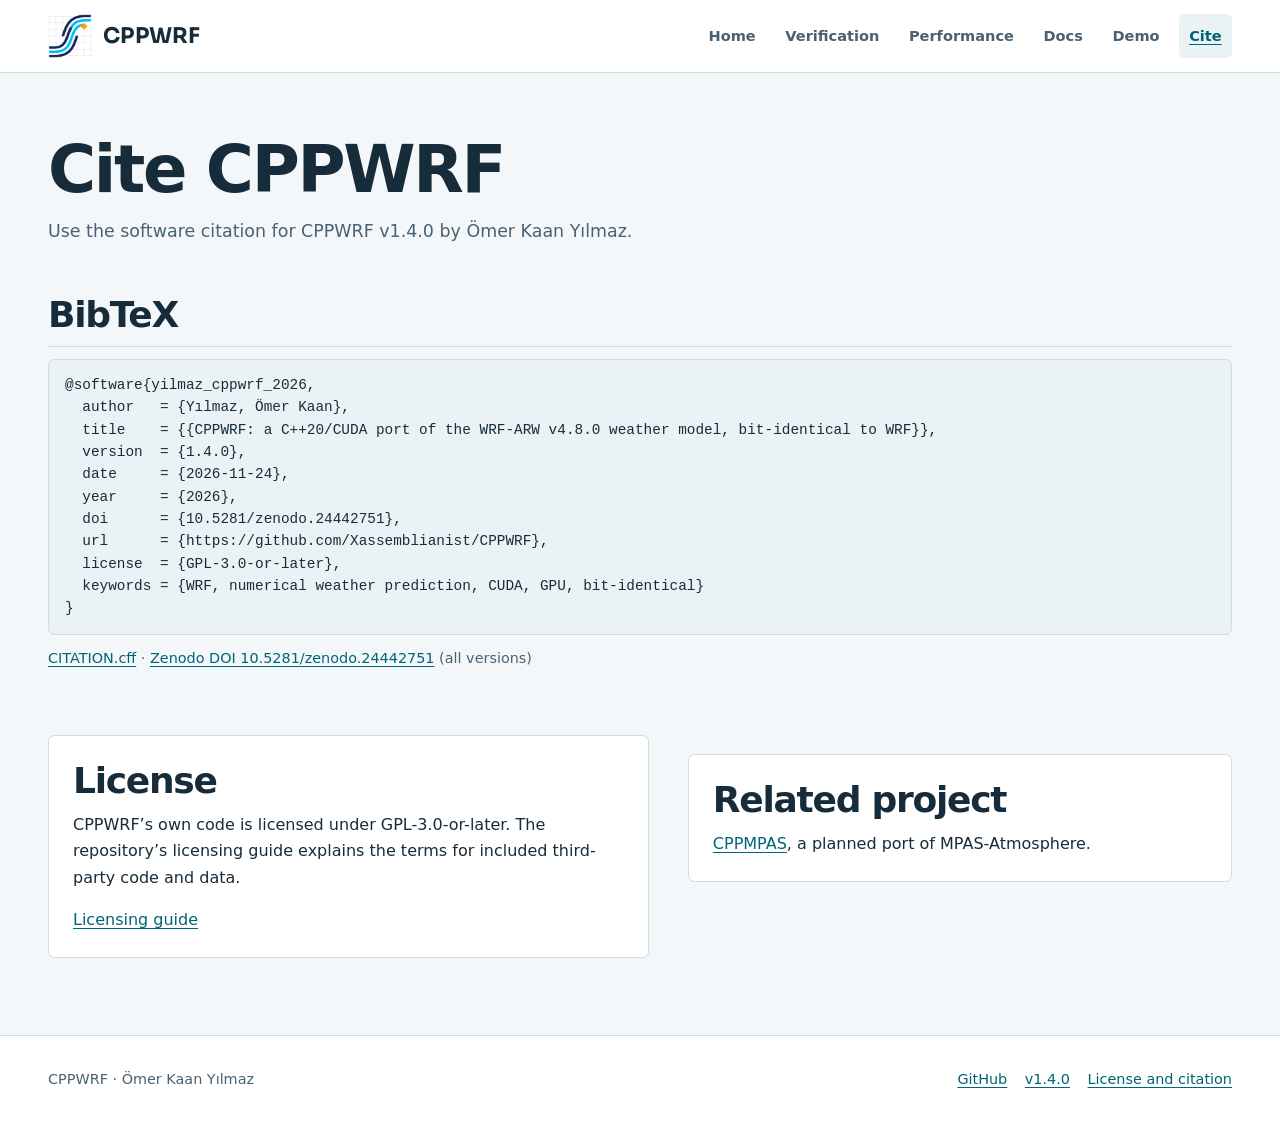
==== cite.html @ e5a1f3fc "CPPWRF website: home, verification, performance, docs, demo, cite; logo and shrinking header" ====
<!doctype html>
<html lang="en">
<head>
  <meta charset="utf-8">
  <meta name="viewport" content="width=device-width, initial-scale=1">
  <meta name="description" content="Cite CPPWRF v1.4.0, find its Zenodo DOI, and read the software licensing terms.">
  <title>Cite | CPPWRF</title>
  <link rel="icon" type="image/png" href="assets/favicon.png">
  <link rel="stylesheet" href="styles.css">
</head>
<body>
<a class="skip" href="#main">Skip to content</a>
<header class="site-header">
  <div class="shell header-inner">
    <a class="brand" href="index.html"><picture><source srcset="assets/mark-dark.png" media="(prefers-color-scheme: dark)"><img class="brand-mark" src="assets/mark.png" alt="" width="44" height="44"></picture><span class="brand-word">CPPWRF</span></a>
    <nav aria-label="Main">
      <ul class="site-nav">
        <li><a href="index.html">Home</a></li>
        <li><a href="verification.html">Verification</a></li>
        <li><a href="performance.html">Performance</a></li>
        <li><a href="docs.html">Docs</a></li>
        <li><a href="demo.html">Demo</a></li>
        <li><a href="cite.html" aria-current="page">Cite</a></li>
      </ul>
    </nav>
  </div>
</header>
<main id="main" tabindex="-1">
  <header class="shell page-head">
    <h1>Cite CPPWRF</h1>
    <p class="measure">Use the software citation for CPPWRF v1.4.0 by Ömer Kaan Yılmaz.</p>
  </header>
  <div class="shell content">
    <section class="section" id="citation">
      <h2 class="section-title">BibTeX</h2>
      <pre><code>@software{yilmaz_cppwrf_2026,
  author   = {Yılmaz, Ömer Kaan},
  title    = {{CPPWRF: a C++20/CUDA port of the WRF-ARW v4.8.0 weather model, bit-identical to WRF}},
  version  = {1.4.0},
  date     = {2026-11-24},
  year     = {2026},
  doi      = {10.5281/zenodo.24442751},
  url      = {https://github.com/Xassemblianist/CPPWRF},
  license  = {GPL-3.0-or-later},
  keywords = {WRF, numerical weather prediction, CUDA, GPU, bit-identical}
}</code></pre>
      <p class="fit-note"><a href="https://github.com/Xassemblianist/CPPWRF/blob/v1.4.0/CITATION.cff">CITATION.cff</a> · <a href="https://doi.org/10.5281/zenodo.24442751">Zenodo DOI 10.5281/zenodo.24442751</a> (all versions)</p>
    </section>
    <section class="section split" id="license" aria-label="License and related project">
      <article class="panel">
        <h2>License</h2>
        <p>CPPWRF’s own code is licensed under GPL-3.0-or-later. The repository’s licensing guide explains the terms for included third-party code and data.</p>
        <p><a href="https://github.com/Xassemblianist/CPPWRF/blob/v1.4.0/docs/LICENSING.md">Licensing guide</a></p>
      </article>
      <article class="panel">
        <h2>Related project</h2>
        <p><a href="https://github.com/Xassemblianist/CPPMPAS">CPPMPAS</a>, a planned port of MPAS-Atmosphere.</p>
      </article>
    </section>
  </div>
</main>
<footer class="site-footer">
  <div class="shell footer-inner">
    <p>CPPWRF · Ömer Kaan Yılmaz</p>
    <nav aria-label="Project links">
      <ul class="footer-nav">
        <li><a href="https://github.com/Xassemblianist/CPPWRF">GitHub</a></li>
        <li><a href="https://github.com/Xassemblianist/CPPWRF/releases/tag/v1.4.0">v1.4.0</a></li>
        <li><a href="cite.html#license">License and citation</a></li>
      </ul>
    </nav>
  </div>
</footer>
<script src="assets/header.js" defer></script>
</body>
</html>
---- styles.css ----
:root {
  color-scheme: light dark;
  --bg: #f4f7f9;
  --surface: #fff;
  --tint: #eaf2f5;
  --ink: #172c3a;
  --muted: #496172;
  --rule: #cddbe2;
  --link: #006477;
  --link-hover: #004955;
  --focus: #007f9b;
  --hero: #102835;
  --hero-edge: #315460;
  --hero-ink: #f2f9fb;
  --hero-muted: #b9d0d9;
  --hero-accent: #8ee0e0;
  --mono: "IBM Plex Mono", ui-monospace, "Cascadia Code", Consolas, monospace;
  --sans: system-ui, -apple-system, BlinkMacSystemFont, "Segoe UI", sans-serif;
}

@media (prefers-color-scheme: dark) {
  :root {
    --bg: #0f1c26;
    --surface: #142633;
    --tint: #1b3342;
    --ink: #ecf4f8;
    --muted: #b0c5d0;
    --rule: #334e5c;
    --link: #8ee0e0;
    --link-hover: #b9f2f0;
    --focus: #8ee0e0;
    --hero: #0c202d;
    --hero-edge: #315460;
  }
}

* { box-sizing: border-box; }

body {
  margin: 0;
  background: var(--bg);
  color: var(--ink);
  font: 1rem/1.65 var(--sans);
  overflow-wrap: anywhere;
}

a { color: var(--link); text-underline-offset: .19em; }
a:hover { color: var(--link-hover); }
:focus-visible { outline: 3px solid var(--focus); outline-offset: 4px; }
img { display: block; max-width: 100%; height: auto; }
code, pre { font-family: var(--mono); }
code { font-size: .92em; }
p, ul, ol, dl, figure { margin: 0; }
p + p, p + ul, p + ol, p + pre, ul + p, figure + p { margin-top: 1rem; }
ul, ol { padding-inline-start: 1.35em; }
li + li { margin-top: .45em; }

.shell { width: calc(100% - 32px); max-width: 74rem; margin-inline: auto; }
.measure { max-width: 73ch; }

.skip {
  position: fixed;
  top: .75rem;
  left: 1rem;
  z-index: 2;
  padding: .5rem .8rem;
  transform: translateY(-200%);
  background: var(--surface);
}
.skip:focus { transform: translateY(0); }

.site-header, .site-footer { background: var(--surface); }
.site-header { border-bottom: 1px solid var(--rule); }
.site-footer { border-top: 1px solid var(--rule); }
.header-inner, .footer-inner {
  display: flex;
  align-items: center;
  justify-content: space-between;
  gap: .75rem 2rem;
  flex-wrap: wrap;
}
.header-inner { min-height: 4.5rem; padding-block: .65rem; }
.footer-inner { padding-block: 1.35rem; color: var(--muted); font-size: .9rem; }
.brand {
  display: inline-flex;
  min-height: 2.75rem;
  align-items: center;
  gap: .65rem;
  color: var(--ink);
  font-weight: 750;
  font-size: 1.15rem;
  text-decoration: none;
  letter-spacing: -.025em;
}
.brand svg { width: 2rem; height: 2rem; flex: none; }
.site-nav, .footer-nav, .actions, .jump-links {
  display: flex;
  flex-wrap: wrap;
  align-items: center;
  gap: .35rem .55rem;
  padding: 0;
  list-style: none;
}
.site-nav li, .footer-nav li, .actions li, .jump-links li { margin: 0; }
.site-nav a {
  display: inline-flex;
  align-items: center;
  min-height: 2.75rem;
  padding-inline: .65rem;
  border-radius: .35rem;
  color: var(--muted);
  font-size: .91rem;
  font-weight: 650;
  text-decoration: none;
}
.site-nav a:hover, .site-nav a[aria-current="page"] {
  color: var(--link);
  background: var(--tint);
}
.site-nav a[aria-current="page"] { text-decoration: underline; }
.footer-nav { column-gap: 1.1rem; }
.footer-nav a { display: inline-flex; align-items: center; min-height: 2.75rem; }

.hero {
  background-color: var(--hero);
  background-image:
    linear-gradient(90deg, #8ee0e00a 1px, transparent 1px),
    linear-gradient(#8ee0e00a 1px, transparent 1px);
  background-size: 36px 36px;
  color: var(--hero-ink);
  border-bottom: 1px solid var(--hero-edge);
  padding-block: clamp(2.6rem, 7vw, 5.25rem);
}
.hero-layout {
  display: grid;
  grid-template-columns: minmax(0, 1.25fr) minmax(0, .85fr);
  gap: clamp(1.8rem, 5vw, 4rem);
  align-items: center;
}
.hero p { color: var(--hero-muted); }
.hero .tagline { font-size: clamp(1.04rem, 2vw, 1.24rem); max-width: 48ch; }
.hero a { color: var(--hero-accent); }
.hero :focus-visible { outline-color: var(--hero-accent); }

.eyebrow {
  color: var(--link);
  font: 600 .875rem/1.45 var(--mono);
  letter-spacing: .03em;
}
.hero .eyebrow { color: var(--hero-accent); }
h1, h2, h3 { margin: 0; line-height: 1.14; letter-spacing: -.035em; }
h1 { font-size: clamp(2.45rem, 7vw, 4.1rem); }
.hero h1 { font-size: clamp(3.1rem, 9vw, 6rem); }
h2 { font-size: clamp(1.6rem, 4.1vw, 2.25rem); }
h3 { font-size: 1.18rem; letter-spacing: -.018em; }
h1 + p, h2 + p, h3 + p { margin-top: .65rem; }
.eyebrow + h1, .eyebrow + h2 { margin-top: .6rem; }

.actions { gap: .65rem; margin-top: 1.35rem; }
.button {
  display: inline-flex;
  min-height: 2.75rem;
  align-items: center;
  padding: .45rem .85rem;
  border: 1px solid var(--link);
  border-radius: .35rem;
  background: var(--link);
  color: var(--surface);
  font-weight: 700;
  text-decoration: none;
}
.button:hover { color: var(--surface); background: var(--link-hover); }
.button.secondary { background: transparent; color: var(--link); }
.button.secondary:hover { background: var(--tint); }
.hero a.button { color: #102835; background: var(--hero-accent); border-color: var(--hero-accent); }
.hero a.button:hover { background: #cff6f3; border-color: #cff6f3; }
.hero a.button.secondary { color: var(--hero-ink); background: transparent; border-color: #6e9aa4; }
.hero a.button.secondary:hover { background: #203f4d; }

.bench-panel {
  min-width: 0;
  padding: clamp(1rem, 3vw, 1.6rem);
  background: #132f3d;
  border: 1px solid var(--hero-edge);
  border-top: 3px solid var(--hero-accent);
  border-radius: .45rem;
}
.bench-panel h2 { font-size: 1.34rem; }
.bench-panel .bench-note { font-size: .9rem; }
.bench-metrics { margin-block: .9rem; }
.bench-metrics div {
  display: grid;
  grid-template-columns: minmax(0, 1fr) auto;
  gap: .75rem;
  align-items: center;
  padding-block: .55rem;
  border-block-start: 1px solid var(--hero-edge);
}
.bench-metrics dt { font-size: .9rem; color: var(--hero-muted); }
.bench-metrics dd { margin: 0; font: 650 clamp(1.2rem, 3vw, 1.6rem)/1.2 var(--mono); color: var(--hero-ink); }

.page-head { padding-block: clamp(2.1rem, 5vw, 3.7rem) clamp(1.6rem, 4vw, 3rem); }
.page-head > p { color: var(--muted); font-size: 1.09rem; }
.content { padding-bottom: clamp(2.35rem, 6vw, 4.8rem); }
.home-content { padding-top: clamp(2rem, 5vw, 3.5rem); }
.section + .section { margin-top: clamp(2.25rem, 5vw, 4rem); }
.section h2 { margin-bottom: .7rem; }
.section h3 + ul, .section p + .actions { margin-top: .7rem; }
.panel, .method-card, .resource, .paper-figure, .disclosure {
  background: var(--surface);
  border: 1px solid var(--rule);
  border-radius: .4rem;
}
.panel, .method-card, .resource { padding: clamp(.95rem, 2.5vw, 1.5rem); }
.panel + .panel { margin-top: 1.2rem; }
.grid { display: grid; gap: .85rem; grid-template-columns: repeat(2, minmax(0, 1fr)); }
.grid.three { grid-template-columns: repeat(3, minmax(0, 1fr)); }
.grid > *, .split > * { min-width: 0; }
.split {
  display: grid;
  grid-template-columns: minmax(0, 1.05fr) minmax(0, .95fr);
  gap: clamp(1.25rem, 3vw, 2.5rem);
  align-items: start;
}
.resource p, .method-card p, .small { color: var(--muted); }
.resource h3 a { text-decoration-thickness: 1px; }
.resource p { margin-top: .4rem; }
.section-title { padding-bottom: .7rem; border-bottom: 1px solid var(--rule); }
.section-title + .grid, .section-title + .split, .section-title + .panel { margin-top: 1rem; }

.jump-links { margin-top: 1.1rem; }
.jump-links a {
  display: inline-flex;
  min-height: 2.75rem;
  align-items: center;
  padding: .25rem .68rem;
  background: var(--surface);
  border: 1px solid var(--rule);
  border-radius: .3rem;
  font-size: .89rem;
  font-weight: 650;
}
.section[id] { scroll-margin-top: 1rem; }

.table-box {
  margin-top: .9rem;
  border: 1px solid var(--rule);
  border-radius: .4rem;
  background: var(--surface);
}
table {
  width: 100%;
  border-collapse: collapse;
  table-layout: fixed;
  font-size: .9rem;
  font-variant-numeric: tabular-nums;
  line-height: 1.4;
}
caption { padding: .8rem .85rem; text-align: left; font-weight: 700; }
thead { background: var(--tint); }
th, td { padding: .63rem .75rem; border-top: 1px solid var(--rule); text-align: left; vertical-align: top; }
th { font-weight: 700; }
td span { display: inline-block; }
td .cell-label { display: none; }
.num { text-align: right; }
.matrix th:first-child { width: 7%; }
.matrix td .ratio { display: block; color: var(--link); font-weight: 650; }
.history .model { width: 27%; }
.case-table .configuration { width: 38%; }
.identity-table .comparison { width: 55%; }
.fit-note { margin-top: .75rem; font-size: .9rem; color: var(--muted); }

.disclosure { margin-top: .85rem; }
.disclosure summary { padding: .85rem 1rem; cursor: pointer; font-weight: 700; color: var(--link); }
.disclosure[open] summary { border-bottom: 1px solid var(--rule); }
.disclosure-body { padding: 1rem; }
.disclosure-body .table-box:first-child { margin-top: 0; }
.paper-figure { margin-top: .95rem; overflow: clip; }
.paper-figure img { width: 100%; }
.paper-figure figcaption { padding: .75rem .9rem; border-top: 1px solid var(--rule); color: var(--muted); font-size: .9rem; }
.figure-content { max-width: 52rem; margin-inline: auto; }
.figure-content h3 { margin-top: 1.25rem; }

pre {
  margin: 0;
  padding: .9rem 1rem;
  border: 1px solid var(--rule);
  border-radius: .4rem;
  background: var(--tint);
  font-size: .9rem;
  line-height: 1.55;
  white-space: pre-wrap;
  overflow-wrap: anywhere;
  tab-size: 2;
}
pre code { font-size: inherit; }
.step-list { padding-left: 1.35em; }
.step-list li + li { margin-top: .7rem; }
.link-list { columns: 2; column-gap: 1.7rem; }
.link-list li { break-inside: avoid; }

@media (max-width: 50rem) {
  .hero-layout, .split { grid-template-columns: minmax(0, 1fr); }
  .grid.three { grid-template-columns: repeat(2, minmax(0, 1fr)); }
  table, tbody, tr, th, td { display: block; }
  thead {
    position: absolute;
    width: 1px;
    height: 1px;
    overflow: hidden;
    clip-path: inset(50%);
    white-space: nowrap;
  }
  tbody tr { padding: .3rem .8rem .55rem; border-top: 1px solid var(--rule); }
  tbody tr:nth-child(odd) { background: var(--tint); }
  tbody tr:last-child { border-radius: 0 0 .35rem .35rem; }
  tbody td, tbody th { border-top: 0; padding: .33rem 0; }
  tbody th, .matrix tbody th:first-child { width: auto; font-size: 1rem; }
  tbody td, tbody td.num {
    display: grid;
    grid-template-columns: minmax(0, 1fr) minmax(0, 1.1fr);
    gap: .45rem;
    text-align: right;
  }
  td .cell-label { display: block; color: var(--muted); text-align: left; }
  caption { display: block; }
  .matrix td .ratio { display: inline; }
}

@media (max-width: 36rem) {
  .header-inner { gap: .2rem; padding-block: .45rem; }
  .site-nav { gap: .15rem .25rem; }
  .site-nav a { padding-inline: .5rem; }
  .grid, .grid.three { grid-template-columns: minmax(0, 1fr); }
  .link-list { columns: 1; }
}

@media (max-width: 28rem) {
  .header-inner nav { width: 100%; }
  .site-nav { display: grid; grid-template-columns: repeat(3, minmax(0, 1fr)); }
  .site-nav a { justify-content: center; width: 100%; padding-inline: .3rem; }
}

/* brand: the mark and the word in Sora Bold; the header shrinks after scrolling (assets/header.js) */
@font-face { font-family: "Sora"; src: url("assets/fonts/Sora.ttf") format("truetype"); font-weight: 100 800; font-display: swap; }
.site-header { position: sticky; top: 0; z-index: 10; transition: box-shadow .25s ease; }
.header-inner { transition: min-height .25s ease, padding .25s ease; }
.brand { gap: .7rem; }
.brand-mark { width: 2.75rem; height: 2.75rem; display: block; transition: width .25s ease, height .25s ease; }
.brand-word { font-family: "Sora", system-ui, sans-serif; font-weight: 700; font-size: 1.35rem; letter-spacing: .01em;
  display: inline-block; overflow: hidden; white-space: nowrap; max-width: 8em;
  transition: max-width .3s ease, opacity .2s ease, font-size .25s ease; }
.site-header.compact { box-shadow: 0 1px 10px rgba(0,0,0,.08); }
.site-header.compact .header-inner { min-height: 3.25rem; padding-block: .3rem; }
.site-header.compact .brand-mark { width: 2rem; height: 2rem; }
.site-header.compact .brand-word { max-width: 0; opacity: 0; }
@media (prefers-reduced-motion: reduce) {
  .site-header, .header-inner, .brand-mark, .brand-word { transition: none; }
}
.hero h1 { font-family: "Sora", system-ui, sans-serif; font-weight: 700; letter-spacing: .005em; }
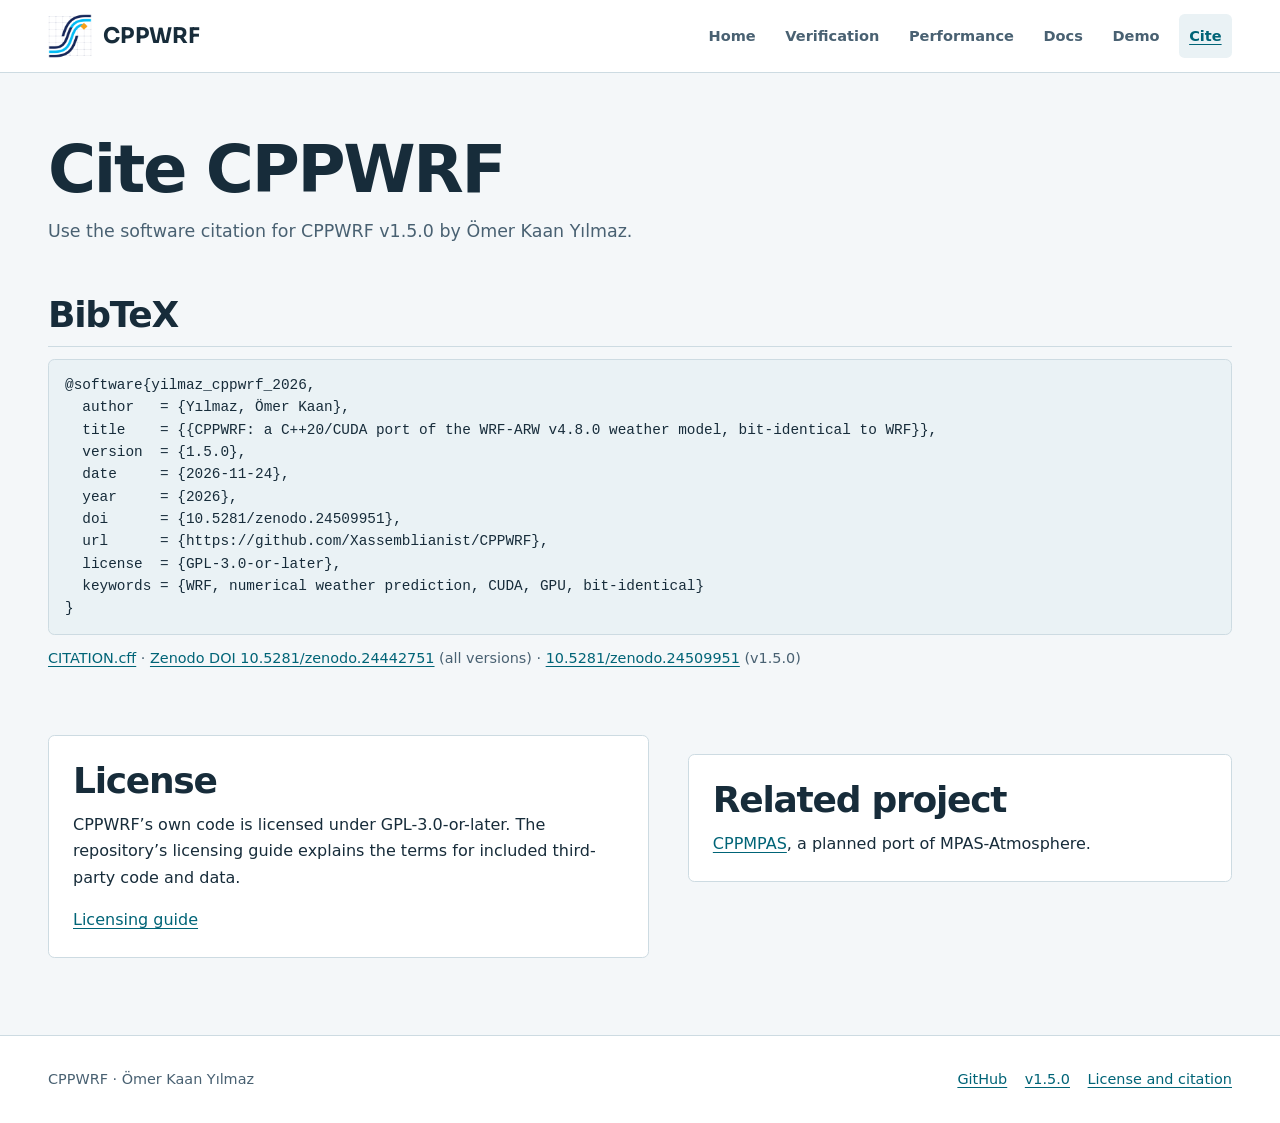
==== commit 0c407422: "Cite page: v1.5.0 and its Zenodo DOI" ====
--- a/cite.html
+++ b/cite.html
@@ -3,7 +3,7 @@
 <head>
   <meta charset="utf-8">
   <meta name="viewport" content="width=device-width, initial-scale=1">
-  <meta name="description" content="Cite CPPWRF v1.4.0, find its Zenodo DOI, and read the software licensing terms.">
+  <meta name="description" content="Cite CPPWRF v1.5.0, find its Zenodo DOI, and read the software licensing terms.">
   <title>Cite | CPPWRF</title>
   <link rel="icon" type="image/png" href="assets/favicon.png">
   <link rel="stylesheet" href="styles.css">
@@ -28,7 +28,7 @@
 <main id="main" tabindex="-1">
   <header class="shell page-head">
     <h1>Cite CPPWRF</h1>
-    <p class="measure">Use the software citation for CPPWRF v1.4.0 by Ömer Kaan Yılmaz.</p>
+    <p class="measure">Use the software citation for CPPWRF v1.5.0 by Ömer Kaan Yılmaz.</p>
   </header>
   <div class="shell content">
     <section class="section" id="citation">
@@ -36,21 +36,21 @@
       <pre><code>@software{yilmaz_cppwrf_2026,
   author   = {Yılmaz, Ömer Kaan},
   title    = {{CPPWRF: a C++20/CUDA port of the WRF-ARW v4.8.0 weather model, bit-identical to WRF}},
-  version  = {1.4.0},
+  version  = {1.5.0},
   date     = {2026-11-24},
   year     = {2026},
-  doi      = {10.5281/zenodo.24442751},
+  doi      = {10.5281/zenodo.24509951},
   url      = {https://github.com/Xassemblianist/CPPWRF},
   license  = {GPL-3.0-or-later},
   keywords = {WRF, numerical weather prediction, CUDA, GPU, bit-identical}
 }</code></pre>
-      <p class="fit-note"><a href="https://github.com/Xassemblianist/CPPWRF/blob/v1.4.0/CITATION.cff">CITATION.cff</a> · <a href="https://doi.org/10.5281/zenodo.24442751">Zenodo DOI 10.5281/zenodo.24442751</a> (all versions)</p>
+      <p class="fit-note"><a href="https://github.com/Xassemblianist/CPPWRF/blob/v1.5.0/CITATION.cff">CITATION.cff</a> · <a href="https://doi.org/10.5281/zenodo.24442751">Zenodo DOI 10.5281/zenodo.24442751</a> (all versions) · <a href="https://doi.org/10.5281/zenodo.24509951">10.5281/zenodo.24509951</a> (v1.5.0)</p>
     </section>
     <section class="section split" id="license" aria-label="License and related project">
       <article class="panel">
         <h2>License</h2>
         <p>CPPWRF’s own code is licensed under GPL-3.0-or-later. The repository’s licensing guide explains the terms for included third-party code and data.</p>
-        <p><a href="https://github.com/Xassemblianist/CPPWRF/blob/v1.4.0/docs/LICENSING.md">Licensing guide</a></p>
+        <p><a href="https://github.com/Xassemblianist/CPPWRF/blob/v1.5.0/docs/LICENSING.md">Licensing guide</a></p>
       </article>
       <article class="panel">
         <h2>Related project</h2>
@@ -65,7 +65,7 @@
     <nav aria-label="Project links">
       <ul class="footer-nav">
         <li><a href="https://github.com/Xassemblianist/CPPWRF">GitHub</a></li>
-        <li><a href="https://github.com/Xassemblianist/CPPWRF/releases/tag/v1.4.0">v1.4.0</a></li>
+        <li><a href="https://github.com/Xassemblianist/CPPWRF/releases/tag/v1.5.0">v1.5.0</a></li>
         <li><a href="cite.html#license">License and citation</a></li>
       </ul>
     </nav>
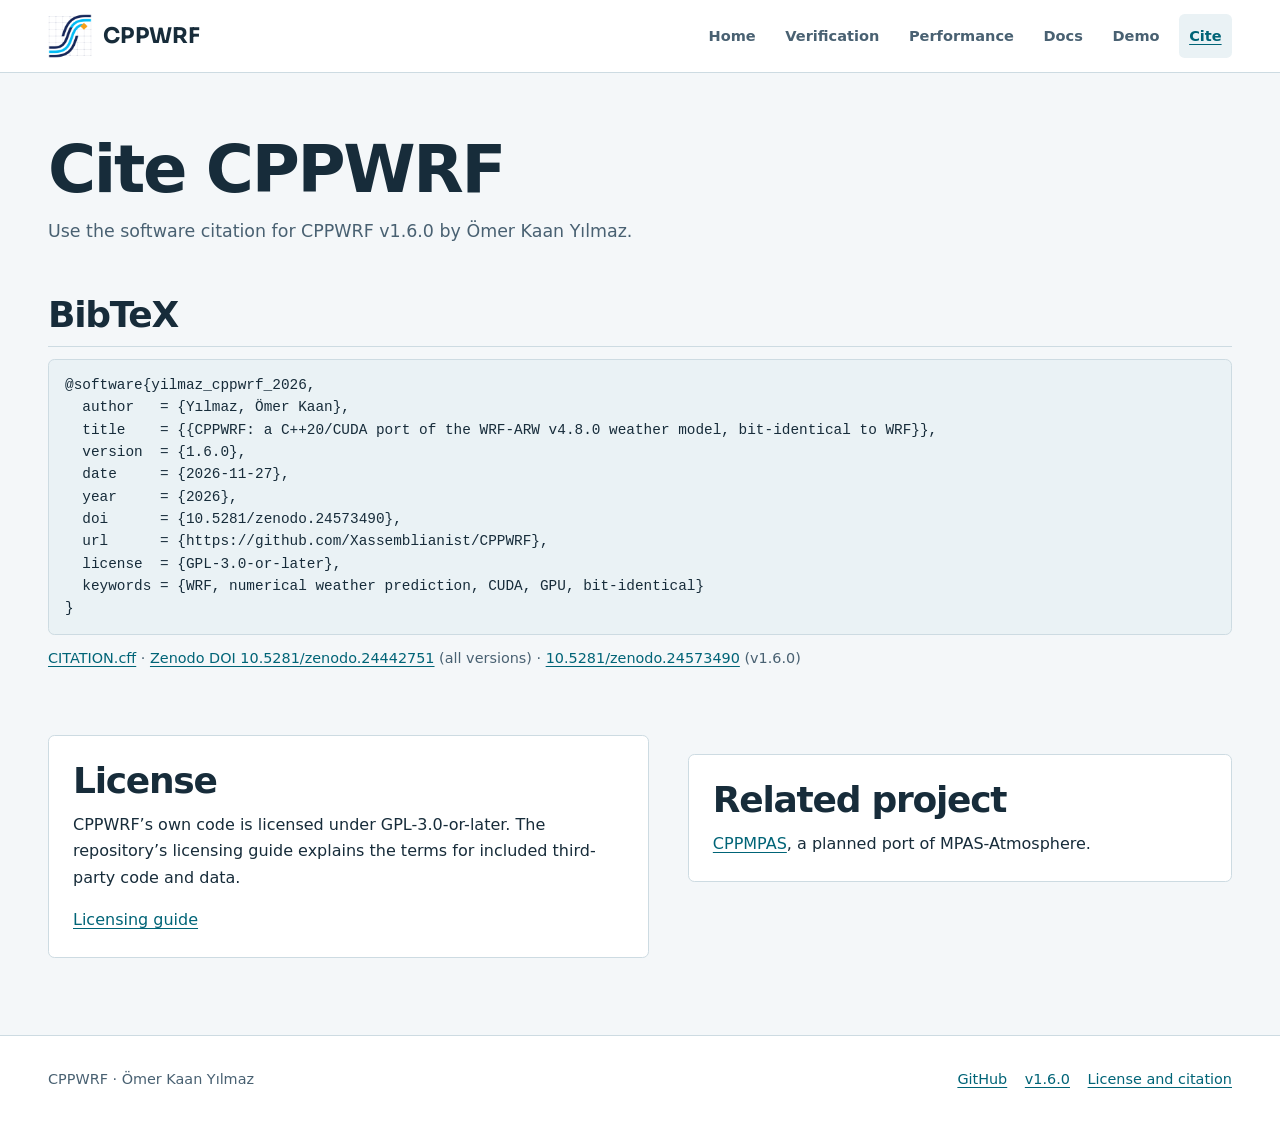
==== commit efce32d1: "Site: v1.6.0, its Zenodo DOI and verification counts" ====
--- a/cite.html
+++ b/cite.html
@@ -3,7 +3,7 @@
 <head>
   <meta charset="utf-8">
   <meta name="viewport" content="width=device-width, initial-scale=1">
-  <meta name="description" content="Cite CPPWRF v1.5.0, find its Zenodo DOI, and read the software licensing terms.">
+  <meta name="description" content="Cite CPPWRF v1.6.0, find its Zenodo DOI, and read the software licensing terms.">
   <title>Cite | CPPWRF</title>
   <link rel="icon" type="image/png" href="assets/favicon.png">
   <link rel="stylesheet" href="styles.css">
@@ -28,7 +28,7 @@
 <main id="main" tabindex="-1">
   <header class="shell page-head">
     <h1>Cite CPPWRF</h1>
-    <p class="measure">Use the software citation for CPPWRF v1.5.0 by Ömer Kaan Yılmaz.</p>
+    <p class="measure">Use the software citation for CPPWRF v1.6.0 by Ömer Kaan Yılmaz.</p>
   </header>
   <div class="shell content">
     <section class="section" id="citation">
@@ -36,21 +36,21 @@
       <pre><code>@software{yilmaz_cppwrf_2026,
   author   = {Yılmaz, Ömer Kaan},
   title    = {{CPPWRF: a C++20/CUDA port of the WRF-ARW v4.8.0 weather model, bit-identical to WRF}},
-  version  = {1.5.0},
-  date     = {2026-11-24},
+  version  = {1.6.0},
+  date     = {2026-11-27},
   year     = {2026},
-  doi      = {10.5281/zenodo.24509951},
+  doi      = {10.5281/zenodo.24573490},
   url      = {https://github.com/Xassemblianist/CPPWRF},
   license  = {GPL-3.0-or-later},
   keywords = {WRF, numerical weather prediction, CUDA, GPU, bit-identical}
 }</code></pre>
-      <p class="fit-note"><a href="https://github.com/Xassemblianist/CPPWRF/blob/v1.5.0/CITATION.cff">CITATION.cff</a> · <a href="https://doi.org/10.5281/zenodo.24442751">Zenodo DOI 10.5281/zenodo.24442751</a> (all versions) · <a href="https://doi.org/10.5281/zenodo.24509951">10.5281/zenodo.24509951</a> (v1.5.0)</p>
+      <p class="fit-note"><a href="https://github.com/Xassemblianist/CPPWRF/blob/v1.6.0/CITATION.cff">CITATION.cff</a> · <a href="https://doi.org/10.5281/zenodo.24442751">Zenodo DOI 10.5281/zenodo.24442751</a> (all versions) · <a href="https://doi.org/10.5281/zenodo.24573490">10.5281/zenodo.24573490</a> (v1.6.0)</p>
     </section>
     <section class="section split" id="license" aria-label="License and related project">
       <article class="panel">
         <h2>License</h2>
         <p>CPPWRF’s own code is licensed under GPL-3.0-or-later. The repository’s licensing guide explains the terms for included third-party code and data.</p>
-        <p><a href="https://github.com/Xassemblianist/CPPWRF/blob/v1.5.0/docs/LICENSING.md">Licensing guide</a></p>
+        <p><a href="https://github.com/Xassemblianist/CPPWRF/blob/v1.6.0/docs/LICENSING.md">Licensing guide</a></p>
       </article>
       <article class="panel">
         <h2>Related project</h2>
@@ -65,7 +65,7 @@
     <nav aria-label="Project links">
       <ul class="footer-nav">
         <li><a href="https://github.com/Xassemblianist/CPPWRF">GitHub</a></li>
-        <li><a href="https://github.com/Xassemblianist/CPPWRF/releases/tag/v1.5.0">v1.5.0</a></li>
+        <li><a href="https://github.com/Xassemblianist/CPPWRF/releases/tag/v1.6.0">v1.6.0</a></li>
         <li><a href="cite.html#license">License and citation</a></li>
       </ul>
     </nav>
